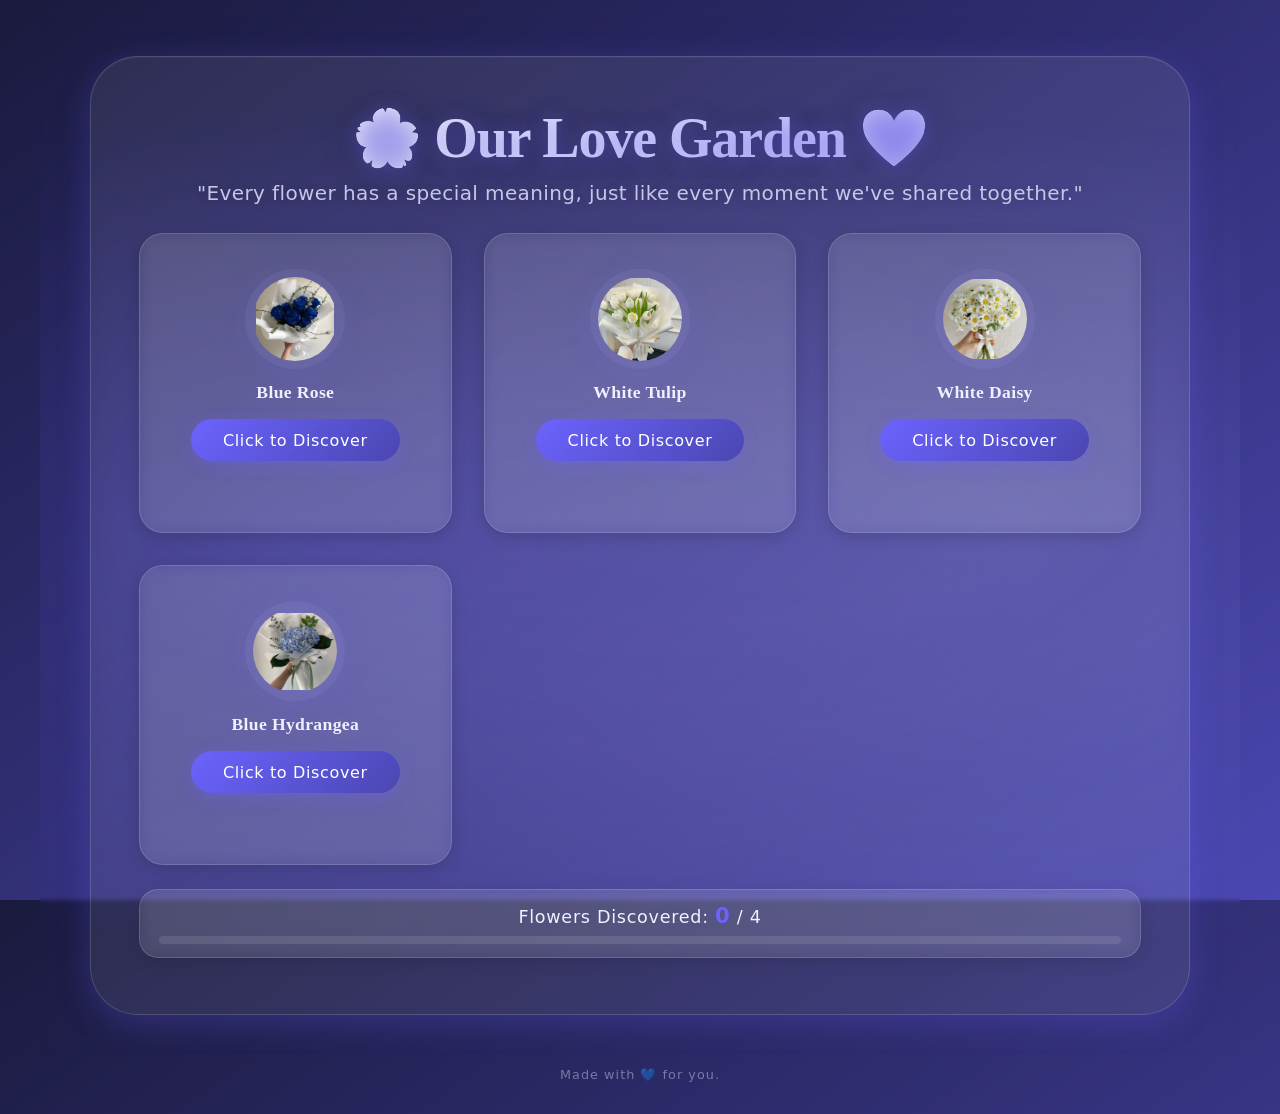
==== page3.html @ d5840f03 "Add files via upload" ====
<!DOCTYPE html>
<html lang="en">
<head>
    <meta charset="UTF-8">
    <meta name="viewport" content="width=device-width, initial-scale=1.0, maximum-scale=5.0">
    <title>🌸 Our Love Garden 💙 - Happy 5th Monthsary</title>
    <!-- External stylesheet -->
    <link rel="stylesheet" href="page3.css">
    <!-- External JavaScript -->
    <script src="page3.js" defer></script>
</head>
<body>
    <!-- ============================================ -->
    <!-- OUR LOVE GARDEN - Full Screen Hero Section   -->
    <!-- ============================================ -->
    <section class="garden-hero" id="gardenHero">
        
        <!-- ========================================== -->
        <!-- MAIN CONTENT CONTAINER                    -->
        <!-- ========================================== -->
        <div class="garden-content">

            <!-- Main Title -->
            <h1 class="main-title">🌸 Our Love Garden 💙</h1>

            <!-- Subtitle -->
            <p class="subtitle">
                "Every flower has a special meaning, just like every moment we've shared together."
            </p>

            <!-- ========================================== -->
            <!-- FLOWER CARDS GRID                         -->
            <!-- ========================================== -->
            <div class="flowers-grid" id="flowersGrid">
                
                <!-- ========================================== -->
                <!-- FLOWER CARD 1 - Blue Rose                -->
                <!-- ========================================== -->
                <div class="flower-card" id="flowerCard1" data-flower="blue-rose">
                    <div class="flower-icon">
                        <!-- REPLACE with actual flower image -->
                        <img src="blue-rose.jpg" alt="Blue Rose" class="flower-image">
                    </div>
                    <h3 class="flower-name">Blue Rose</h3>
                    <button class="btn-discover" id="discoverBtn1" data-flower="1">
                        Click to Discover
                    </button>
                    <div class="flower-meaning hidden" id="flowerMeaning1">
                        <p class="meaning-text">
                            "You are one of a kind. My love for you is rare and unique."
                        </p>
                    </div>
                </div>

                <!-- ========================================== -->
                <!-- FLOWER CARD 2 - White Tulip               -->
                <!-- ========================================== -->
                <div class="flower-card" id="flowerCard2" data-flower="white-tulip">
                    <div class="flower-icon">
                        <!-- REPLACE with actual flower image -->
                        <img src="white-tulips.jpg" alt="White Tulip" class="flower-image">
                    </div>
                    <h3 class="flower-name">White Tulip</h3>
                    <button class="btn-discover" id="discoverBtn2" data-flower="2">
                        Click to Discover
                    </button>
                    <div class="flower-meaning hidden" id="flowerMeaning2">
                        <p class="meaning-text">
                            "Pure love, forgiveness, and beautiful new beginnings."
                        </p>
                    </div>
                </div>

                <!-- ========================================== -->
                <!-- FLOWER CARD 3 - White Daisy               -->
                <!-- ========================================== -->
                <div class="flower-card" id="flowerCard3" data-flower="white-daisy">
                    <div class="flower-icon">
                        <!-- REPLACE with actual flower image -->
                        <img src="white-daisy.jpg" alt="White Daisy" class="flower-image">
                    </div>
                    <h3 class="flower-name">White Daisy</h3>
                    <button class="btn-discover" id="discoverBtn3" data-flower="3">
                        Click to Discover
                    </button>
                    <div class="flower-meaning hidden" id="flowerMeaning3">
                        <p class="meaning-text">
                            "Loyalty, honesty, and everlasting happiness."
                        </p>
                    </div>
                </div>

                <!-- ========================================== -->
                <!-- FLOWER CARD 4 - Blue Hydrangea            -->
                <!-- ========================================== -->
                <div class="flower-card" id="flowerCard4" data-flower="blue-hydrangea">
                    <div class="flower-icon">
                        <!-- REPLACE with actual flower image -->
                        <img src="Blue-Hydrangea.jpg" alt="Blue Hydrangea" class="flower-image">
                    </div>
                    <h3 class="flower-name">Blue Hydrangea</h3>
                    <button class="btn-discover" id="discoverBtn4" data-flower="4">
                        Click to Discover
                    </button>
                    <div class="flower-meaning hidden" id="flowerMeaning4">
                        <p class="meaning-text">
                            "Understanding, patience, gratitude, and lasting love."
                        </p>
                    </div>
                </div>

            </div>

            <!-- ========================================== -->
            <!-- PROGRESS INDICATOR                        -->
            <!-- ========================================== -->
            <div class="progress-indicator" id="progressIndicator">
                <p class="progress-text">
                    Flowers Discovered:
                    <span class="progress-count" id="progressCount">0</span>
                    / 4
                </p>
                <div class="progress-bar-container">
                    <div class="progress-bar" id="progressBar"></div>
                </div>
            </div>

            <!-- ========================================== -->
            <!-- HIDDEN SURPRISE MESSAGE SECTION           -->
            <!-- ========================================== -->
            <div class="surprise-message hidden" id="surpriseMessage">
                <h2 class="surprise-title">🌸 Secret Garden Unlocked 💙</h2>
                <p class="surprise-text">
                    "Just like these flowers continue to bloom, I hope our love keeps growing stronger every single day. Thank you for making my world more beautiful. Happy 5th Monthsary, Hubby! ❤️"
                </p>
            </div>

            <!-- ========================================== -->
            <!-- CONTINUE BUTTON (hidden until all flowers) -->
            <!-- ========================================== -->
            <a href="page4.html" class="btn-continue hidden" id="continueButton">
                Continue Our Journey 💙
            </a>

        </div>

        <!-- ========================================== -->
        <!-- DECORATIVE ELEMENTS CONTAINERS             -->
        <!-- ========================================== -->
        <div class="floating-petals" id="floatingPetals" aria-hidden="true"></div>
        <div class="sparkles" id="sparkles" aria-hidden="true"></div>
        <div class="decorative-elements" id="decorativeElements" aria-hidden="true"></div>
        
    </section>

    <!-- ========================================== -->
    <!-- FOOTER                                     -->
    <!-- ========================================== -->
    <footer class="garden-footer">
        <p class="footer-message">Made with 💙 for you.</p>
    </footer>
</body>
</html>
---- page3.css ----
/* ==============================================
   CSS VARIABLES – Romantic Blue Aesthetic
   ============================================== */
:root {
    --primary-blue: #1a1a3e;
    --secondary-blue: #2d2b6b;
    --accent-blue: #4a47b1;
    --light-blue: #6c63ff;
    --pale-blue: #a8a4ff;
    --white: #ffffff;
    --silver: #c0c0c0;
    --black: #1a1a1a;
    --glass-bg: rgba(255, 255, 255, 0.08);
    --glass-border: rgba(255, 255, 255, 0.15);
    --text-light: #f0f0ff;
    --text-muted: #c8c6e8;
    --shadow-dark: rgba(0, 0, 0, 0.4);
    --shadow-glow: 0 8px 32px rgba(108, 99, 255, 0.25);
    --font-primary: 'Segoe UI', 'Helvetica Neue', system-ui, -apple-system, sans-serif;
    --font-heading: 'Georgia', 'Times New Roman', serif;
}

/* ==============================================
   RESET & BASE – MOBILE FIRST
   ============================================== */
*,
*::before,
*::after {
    margin: 0;
    padding: 0;
    box-sizing: border-box;
}

html {
    height: 100%;
    scroll-behavior: smooth;
    -webkit-text-size-adjust: 100%;
}

body {
    min-height: 100vh;
    min-height: 100dvh;
    font-family: var(--font-primary);
    background: linear-gradient(145deg, var(--primary-blue) 0%, var(--secondary-blue) 40%, var(--accent-blue) 100%);
    color: var(--text-light);
    display: flex;
    flex-direction: column;
    align-items: center;
    justify-content: center;
    position: relative;
    overflow-x: hidden;
    -webkit-font-smoothing: antialiased;
    -moz-osx-font-smoothing: grayscale;
    padding: 1rem 0.75rem;
}

/* ==============================================
   GARDEN HERO SECTION – Mobile First
   ============================================== */
.garden-hero {
    position: relative;
    width: 100%;
    max-width: 1200px;
    min-height: 100vh;
    min-height: 100dvh;
    display: flex;
    flex-direction: column;
    align-items: center;
    justify-content: center;
    padding: 1.5rem 0.75rem;
    background: radial-gradient(ellipse at 20% 50%, rgba(108, 99, 255, 0.15) 0%, transparent 60%),
                radial-gradient(ellipse at 80% 50%, rgba(168, 164, 255, 0.10) 0%, transparent 60%);
    backdrop-filter: blur(2px);
    -webkit-backdrop-filter: blur(2px);
    overflow: hidden;
    animation: fadeInUp 1.2s cubic-bezier(0.23, 1, 0.32, 1) forwards;
    flex: 1 0 auto;
}

/* ==============================================
   MAIN CONTENT – Mobile First
   ============================================== */
.garden-content {
    position: relative;
    z-index: 2;
    max-width: 1100px;
    width: 100%;
    text-align: center;
    padding: 1.5rem 1rem;
    background: var(--glass-bg);
    backdrop-filter: blur(12px);
    -webkit-backdrop-filter: blur(12px);
    border: 1px solid var(--glass-border);
    border-radius: 2rem;
    box-shadow: var(--shadow-glow), inset 0 1px 1px rgba(255, 255, 255, 0.06);
    animation: floatIn 1.4s ease-out forwards;
    transition: box-shadow 0.5s ease, padding 0.3s ease;
    margin: 0 auto;
}

.garden-content:hover {
    box-shadow: 0 12px 48px rgba(108, 99, 255, 0.35), inset 0 1px 1px rgba(255, 255, 255, 0.08);
}

/* ==============================================
   TYPOGRAPHY – Fully Responsive
   ============================================== */
.main-title {
    font-family: var(--font-heading);
    font-size: clamp(1.8rem, 7vw, 4rem);
    font-weight: 700;
    letter-spacing: -0.02em;
    line-height: 1.2;
    color: #ffffff;
    text-shadow: 0 2px 20px rgba(108, 99, 255, 0.4), 0 4px 40px rgba(0, 0, 0, 0.2);
    margin-bottom: 0.3rem;
    background: linear-gradient(135deg, #ffffff 0%, var(--pale-blue) 100%);
    -webkit-background-clip: text;
    -webkit-text-fill-color: transparent;
    background-clip: text;
    animation: shimmerTitle 3s ease-in-out infinite alternate;
    word-break: break-word;
    padding: 0 0.25rem;
}

.subtitle {
    font-size: clamp(0.9rem, 2.2vw, 1.3rem);
    font-weight: 300;
    color: var(--text-muted);
    line-height: 1.6;
    max-width: 700px;
    margin: 0.2rem auto 1.5rem auto;
    letter-spacing: 0.02em;
    text-shadow: 0 1px 12px rgba(0, 0, 0, 0.15);
    padding: 0 0.5rem;
}

/* ==============================================
   FLOWERS GRID – Responsive
   ============================================== */
.flowers-grid {
    display: grid;
    grid-template-columns: repeat(auto-fit, minmax(150px, 1fr));
    gap: 1rem;
    margin: 1rem 0 1.5rem 0;
    max-width: 1000px;
    margin-left: auto;
    margin-right: auto;
    width: 100%;
}

/* ==============================================
   FLOWER CARDS – Mobile First
   ============================================== */
.flower-card {
    background: var(--glass-bg);
    backdrop-filter: blur(8px);
    -webkit-backdrop-filter: blur(8px);
    border: 1px solid var(--glass-border);
    border-radius: 1.2rem;
    padding: 1.2rem 0.8rem;
    text-align: center;
    transition: all 0.4s cubic-bezier(0.23, 1, 0.32, 1);
    box-shadow: 0 4px 16px rgba(0, 0, 0, 0.15);
    position: relative;
    overflow: hidden;
    animation: flowerFloat 4s ease-in-out infinite;
    min-height: 200px;
    display: flex;
    flex-direction: column;
    align-items: center;
    justify-content: space-between;
}

.flower-card:nth-child(2) {
    animation-delay: 0.5s;
}

.flower-card:nth-child(3) {
    animation-delay: 1s;
}

.flower-card:nth-child(4) {
    animation-delay: 1.5s;
}

.flower-card:hover {
    transform: translateY(-8px) scale(1.02);
    box-shadow: 0 12px 40px rgba(108, 99, 255, 0.3), 0 0 60px rgba(108, 99, 255, 0.1);
    border-color: rgba(108, 99, 255, 0.3);
    background: rgba(255, 255, 255, 0.12);
}

.flower-card::before {
    content: '';
    position: absolute;
    top: -50%;
    left: -50%;
    width: 200%;
    height: 200%;
    background: radial-gradient(circle at 30% 30%, rgba(255, 255, 255, 0.05) 0%, transparent 60%);
    opacity: 0;
    transition: opacity 0.6s ease;
    pointer-events: none;
}

.flower-card:hover::before {
    opacity: 1;
}

/* Card discovered state */
.flower-card.discovered {
    border-color: var(--light-blue);
    box-shadow: 0 0 30px rgba(108, 99, 255, 0.2);
    background: rgba(108, 99, 255, 0.1);
}

/* ==============================================
   FLOWER ICON - IMAGE STYLES – Responsive
   ============================================== */
.flower-icon {
    display: flex;
    align-items: center;
    justify-content: center;
    margin-bottom: 0.3rem;
    transition: transform 0.4s ease;
    flex-shrink: 0;
}

.flower-card:hover .flower-icon {
    transform: scale(1.1) rotate(-5deg);
}

.flower-image {
    width: clamp(55px, 15vw, 100px);
    height: clamp(55px, 15vw, 100px);
    object-fit: contain;
    border-radius: 50%;
    transition: all 0.4s ease;
    filter: drop-shadow(0 4px 16px rgba(108, 99, 255, 0.2));
    background: rgba(255, 255, 255, 0.05);
    padding: clamp(4px, 1vw, 8px);
    max-width: 100%;
}

.flower-card:hover .flower-image {
    filter: drop-shadow(0 8px 24px rgba(108, 99, 255, 0.4));
    transform: scale(1.05);
}

.flower-card.discovered .flower-image {
    filter: drop-shadow(0 0 30px rgba(108, 99, 255, 0.6));
    animation: flowerGlow 2s ease-in-out infinite;
}

/* ==============================================
   FLOWER NAME – Responsive
   ============================================== */
.flower-name {
    font-family: var(--font-heading);
    font-size: clamp(0.85rem, 2vw, 1.4rem);
    font-weight: 600;
    color: var(--text-light);
    margin: 0.3rem 0 0.6rem 0;
    letter-spacing: 0.02em;
    word-break: break-word;
}

/* ==============================================
   DISCOVER BUTTON – Mobile First
   ============================================== */
.btn-discover {
    display: inline-block;
    padding: clamp(0.4rem, 1.2vw, 0.6rem) clamp(1rem, 2.5vw, 1.8rem);
    font-size: clamp(0.7rem, 1.4vw, 0.95rem);
    font-weight: 500;
    font-family: var(--font-primary);
    letter-spacing: 0.04em;
    color: #ffffff;
    background: linear-gradient(135deg, var(--light-blue), var(--accent-blue));
    border: none;
    border-radius: 50px;
    cursor: pointer;
    transition: all 0.3s cubic-bezier(0.23, 1, 0.32, 1);
    box-shadow: 0 4px 16px rgba(108, 99, 255, 0.3);
    position: relative;
    overflow: hidden;
    min-height: 36px;
    min-width: 100px;
    touch-action: manipulation;
    -webkit-tap-highlight-color: transparent;
    user-select: none;
    width: auto;
    max-width: 90%;
    margin: 0.2rem auto;
}

.btn-discover::before {
    content: '';
    position: absolute;
    top: -50%;
    left: -50%;
    width: 200%;
    height: 200%;
    background: radial-gradient(circle at 30% 30%, rgba(255, 255, 255, 0.15) 0%, transparent 60%);
    opacity: 0;
    transition: opacity 0.6s ease, transform 0.6s ease;
    transform: scale(0.8);
    pointer-events: none;
}

.btn-discover:hover {
    transform: translateY(-2px) scale(1.04);
    box-shadow: 0 8px 24px rgba(108, 99, 255, 0.4);
    background: linear-gradient(135deg, #7a73ff, var(--light-blue));
}

.btn-discover:hover::before {
    opacity: 1;
    transform: scale(1);
}

.btn-discover:active {
    transform: translateY(0px) scale(0.96);
}

.btn-discover.discovered {
    background: linear-gradient(135deg, #34d399, #10b981);
    box-shadow: 0 4px 16px rgba(52, 211, 153, 0.3);
}

.btn-discover.discovered:hover {
    box-shadow: 0 8px 24px rgba(52, 211, 153, 0.4);
}

/* ==============================================
   FLOWER MEANING – Responsive
   ============================================== */
.flower-meaning {
    margin-top: 0.6rem;
    padding: 0.6rem 0.8rem;
    background: rgba(255, 255, 255, 0.05);
    border-radius: 0.8rem;
    border-left: 3px solid var(--light-blue);
    overflow: hidden;
    max-height: 0;
    opacity: 0;
    transition: all 0.6s cubic-bezier(0.23, 1, 0.32, 1);
    transform: translateY(-10px);
    width: 100%;
}

.flower-meaning.visible {
    max-height: 200px;
    opacity: 1;
    transform: translateY(0);
}

.meaning-text {
    font-size: clamp(0.75rem, 1.4vw, 1rem);
    font-weight: 300;
    color: var(--text-muted);
    line-height: 1.6;
    font-style: italic;
    margin: 0;
}

/* ==============================================
   PROGRESS INDICATOR – Responsive
   ============================================== */
.progress-indicator {
    max-width: 500px;
    margin: 1rem auto 0.5rem auto;
    padding: clamp(0.6rem, 1.5vw, 1rem) clamp(0.8rem, 2vw, 1.5rem);
    background: var(--glass-bg);
    backdrop-filter: blur(8px);
    -webkit-backdrop-filter: blur(8px);
    border: 1px solid var(--glass-border);
    border-radius: 1.2rem;
    box-shadow: 0 4px 16px rgba(0, 0, 0, 0.1);
    width: 100%;
}

.progress-text {
    font-size: clamp(0.8rem, 1.6vw, 1.1rem);
    font-weight: 500;
    color: var(--text-light);
    margin-bottom: 0.5rem;
    letter-spacing: 0.04em;
}

.progress-count {
    font-weight: 700;
    color: var(--light-blue);
    font-size: 1.2em;
}

.progress-bar-container {
    width: 100%;
    height: clamp(6px, 1vw, 8px);
    background: rgba(255, 255, 255, 0.1);
    border-radius: 10px;
    overflow: hidden;
    position: relative;
}

.progress-bar {
    height: 100%;
    width: 0%;
    background: linear-gradient(90deg, var(--light-blue), var(--pale-blue));
    border-radius: 10px;
    transition: width 0.8s cubic-bezier(0.23, 1, 0.32, 1);
    box-shadow: 0 0 20px rgba(108, 99, 255, 0.3);
    position: relative;
}

.progress-bar::after {
    content: '';
    position: absolute;
    right: 0;
    top: 0;
    height: 100%;
    width: 20px;
    background: linear-gradient(90deg, transparent, rgba(255, 255, 255, 0.3));
    border-radius: 10px;
    animation: progressGlow 1.5s ease-in-out infinite;
}

/* ==============================================
   SURPRISE MESSAGE – Responsive
   ============================================== */
.surprise-message {
    margin: 1rem auto 0.5rem auto;
    padding: clamp(1rem, 2.5vw, 2rem) clamp(0.8rem, 2vw, 2rem);
    max-width: 700px;
    background: linear-gradient(135deg, rgba(108, 99, 255, 0.15), rgba(168, 164, 255, 0.05));
    border: 2px solid rgba(108, 99, 255, 0.3);
    border-radius: 1.5rem;
    box-shadow: 0 0 60px rgba(108, 99, 255, 0.15), inset 0 0 60px rgba(108, 99, 255, 0.05);
    animation: surpriseGlow 3s ease-in-out infinite;
    transition: all 0.6s ease;
    width: 100%;
}

.surprise-message.hidden {
    display: none;
}

.surprise-message.visible {
    display: block;
}

.surprise-title {
    font-family: var(--font-heading);
    font-size: clamp(1.2rem, 3.5vw, 2.5rem);
    font-weight: 700;
    color: #ffffff;
    text-shadow: 0 0 40px rgba(108, 99, 255, 0.3);
    margin-bottom: 0.6rem;
    background: linear-gradient(135deg, #fbbf24, #f59e0b);
    -webkit-background-clip: text;
    -webkit-text-fill-color: transparent;
    background-clip: text;
}

.surprise-text {
    font-size: clamp(0.8rem, 1.8vw, 1.2rem);
    font-weight: 300;
    color: var(--text-light);
    line-height: 1.8;
    font-style: italic;
    -webkit-text-fill-color: var(--text-light);
}

/* ==============================================
   CONTINUE BUTTON – Mobile First
   ============================================== */
.btn-continue {
    display: inline-block;
    padding: clamp(0.7rem, 2vw, 1rem) clamp(1.8rem, 4vw, 3.2rem);
    font-size: clamp(0.9rem, 2vw, 1.3rem);
    font-weight: 600;
    font-family: var(--font-primary);
    letter-spacing: 0.04em;
    color: #ffffff;
    background: linear-gradient(135deg, #fbbf24, #f59e0b);
    border: none;
    border-radius: 60px;
    cursor: pointer;
    text-decoration: none;
    transition: all 0.4s cubic-bezier(0.23, 1, 0.32, 1);
    box-shadow: 0 8px 28px rgba(251, 191, 36, 0.4), 0 4px 16px rgba(0, 0, 0, 0.15);
    position: relative;
    overflow: hidden;
    margin: 1rem 0 0.5rem 0;
    min-height: 44px;
    min-width: 160px;
    width: auto;
    max-width: 90%;
    touch-action: manipulation;
    -webkit-tap-highlight-color: transparent;
    user-select: none;
}

.btn-continue.hidden {
    display: none;
}

.btn-continue.visible {
    display: inline-block;
    animation: celebrationPop 0.8s cubic-bezier(0.34, 1.56, 0.64, 1) forwards;
}

.btn-continue::before {
    content: '';
    position: absolute;
    top: -50%;
    left: -50%;
    width: 200%;
    height: 200%;
    background: radial-gradient(circle at 30% 30%, rgba(255, 255, 255, 0.2) 0%, transparent 60%);
    opacity: 0;
    transition: opacity 0.6s ease, transform 0.6s ease;
    transform: scale(0.8);
    pointer-events: none;
}

.btn-continue:hover {
    transform: translateY(-4px) scale(1.02);
    box-shadow: 0 14px 40px rgba(251, 191, 36, 0.6), 0 6px 20px rgba(0, 0, 0, 0.2);
}

.btn-continue:hover::before {
    opacity: 1;
    transform: scale(1);
}

.btn-continue:active {
    transform: translateY(0px) scale(0.97);
}

/* ==============================================
   DECORATIVE CONTAINERS
   ============================================== */
.floating-petals {
    position: absolute;
    inset: 0;
    pointer-events: none;
    z-index: 1;
    overflow: hidden;
}

.sparkles {
    position: absolute;
    inset: 0;
    pointer-events: none;
    z-index: 1;
    overflow: hidden;
}

.decorative-elements {
    position: absolute;
    inset: 0;
    pointer-events: none;
    z-index: 0;
    overflow: hidden;
}

/* ==============================================
   FOOTER – Responsive
   ============================================== */
.garden-footer {
    position: relative;
    z-index: 2;
    padding: 0.8rem 1rem 1rem 1rem;
    text-align: center;
    width: 100%;
    max-width: 1200px;
    flex-shrink: 0;
}

.footer-message {
    font-size: clamp(0.65rem, 1vw, 0.85rem);
    font-weight: 300;
    color: var(--text-muted);
    opacity: 0.5;
    letter-spacing: 0.08em;
    transition: opacity 0.4s ease;
}

.footer-message:hover {
    opacity: 0.8;
}

/* ==============================================
   ANIMATIONS (unchanged)
   ============================================== */

/* Page load fade-in */
@keyframes fadeInUp {
    0% {
        opacity: 0;
        transform: translateY(30px) scale(0.97);
    }
    100% {
        opacity: 1;
        transform: translateY(0) scale(1);
    }
}

/* Glass card float-in */
@keyframes floatIn {
    0% {
        opacity: 0;
        transform: scale(0.92) translateY(20px);
    }
    100% {
        opacity: 1;
        transform: scale(1) translateY(0);
    }
}

/* Title shimmer */
@keyframes shimmerTitle {
    0% {
        opacity: 0.95;
        text-shadow: 0 2px 20px rgba(108, 99, 255, 0.3);
    }
    100% {
        opacity: 1;
        text-shadow: 0 2px 40px rgba(108, 99, 255, 0.6), 0 0 80px rgba(108, 99, 255, 0.2);
    }
}

/* Flower float animation */
@keyframes flowerFloat {
    0%, 100% {
        transform: translateY(0px);
    }
    50% {
        transform: translateY(-6px);
    }
}

/* Flower glow animation */
@keyframes flowerGlow {
    0%, 100% {
        filter: drop-shadow(0 0 20px rgba(108, 99, 255, 0.4));
    }
    50% {
        filter: drop-shadow(0 0 40px rgba(108, 99, 255, 0.8));
    }
}

/* Progress bar glow */
@keyframes progressGlow {
    0%, 100% {
        opacity: 0.3;
    }
    50% {
        opacity: 0.8;
    }
}

/* Surprise message glow */
@keyframes surpriseGlow {
    0%, 100% {
        box-shadow: 0 0 60px rgba(108, 99, 255, 0.15), inset 0 0 60px rgba(108, 99, 255, 0.05);
        border-color: rgba(108, 99, 255, 0.3);
    }
    50% {
        box-shadow: 0 0 80px rgba(108, 99, 255, 0.25), inset 0 0 80px rgba(108, 99, 255, 0.08);
        border-color: rgba(108, 99, 255, 0.5);
    }
}

/* Celebration pop */
@keyframes celebrationPop {
    0% {
        opacity: 0;
        transform: scale(0.5) rotate(-5deg);
    }
    60% {
        transform: scale(1.1) rotate(2deg);
    }
    100% {
        opacity: 1;
        transform: scale(1) rotate(0deg);
    }
}

/* ==============================================
   RESPONSIVE MEDIA QUERIES – Mobile First
   ============================================== */

/* Small Mobile (360px) */
@media (max-width: 360px) {
    .garden-hero {
        padding: 1rem 0.5rem;
    }
    .garden-content {
        padding: 0.8rem 0.6rem;
        border-radius: 1.2rem;
    }
    .main-title {
        font-size: clamp(1.2rem, 5vw, 1.6rem);
    }
    .subtitle {
        font-size: 0.75rem;
        margin-bottom: 0.8rem;
    }
    .flowers-grid {
        grid-template-columns: 1fr 1fr;
        gap: 0.6rem;
    }
    .flower-card {
        padding: 0.8rem 0.5rem;
        border-radius: 0.8rem;
        min-height: 160px;
    }
    .flower-image {
        width: 45px;
        height: 45px;
        padding: 3px;
    }
    .flower-name {
        font-size: 0.7rem;
    }
    .btn-discover {
        padding: 0.3rem 0.8rem;
        font-size: 0.6rem;
        min-height: 28px;
        min-width: 70px;
    }
    .meaning-text {
        font-size: 0.65rem;
    }
    .progress-text {
        font-size: 0.7rem;
    }
    .surprise-title {
        font-size: 1rem;
    }
    .surprise-text {
        font-size: 0.7rem;
    }
    .btn-continue {
        padding: 0.5rem 1.2rem;
        font-size: 0.75rem;
        min-width: 120px;
        min-height: 36px;
    }
}

/* Mobile (576px) */
@media (min-width: 576px) {
    .garden-hero {
        padding: 1.5rem 1.5rem;
    }
    .garden-content {
        padding: 1.8rem 1.5rem;
        border-radius: 2.2rem;
    }
    .main-title {
        font-size: clamp(2rem, 5.5vw, 2.8rem);
    }
    .flowers-grid {
        grid-template-columns: repeat(auto-fit, minmax(170px, 1fr));
        gap: 1.2rem;
    }
    .flower-card {
        padding: 1.5rem 1rem;
        min-height: 220px;
    }
    .flower-image {
        width: 70px;
        height: 70px;
    }
}

/* Tablet (768px) */
@media (min-width: 768px) {
    .garden-hero {
        padding: 2rem 2rem;
    }
    .garden-content {
        padding: 2.2rem 2rem;
        border-radius: 2.8rem;
        max-width: 850px;
    }
    .main-title {
        font-size: clamp(2.5rem, 5vw, 3.5rem);
    }
    .subtitle {
        font-size: clamp(1rem, 1.6vw, 1.2rem);
    }
    .flowers-grid {
        grid-template-columns: repeat(auto-fit, minmax(200px, 1fr));
        gap: 1.5rem;
    }
    .flower-card {
        padding: 1.8rem 1.2rem;
        min-height: 250px;
    }
    .flower-image {
        width: 85px;
        height: 85px;
    }
    .flower-name {
        font-size: 1.1rem;
    }
    .btn-discover {
        padding: 0.5rem 1.5rem;
        font-size: 0.85rem;
        min-height: 38px;
    }
    .progress-indicator {
        padding: 0.8rem 1.2rem;
    }
    .surprise-message {
        padding: 1.5rem 1.5rem;
        border-radius: 1.8rem;
    }
}

/* Laptop (992px) */
@media (min-width: 992px) {
    .garden-content {
        max-width: 950px;
        padding: 2.5rem 2.5rem;
        border-radius: 3rem;
    }
    .main-title {
        font-size: clamp(3rem, 4.5vw, 3.8rem);
    }
    .flowers-grid {
        grid-template-columns: repeat(auto-fit, minmax(220px, 1fr));
        gap: 1.8rem;
    }
    .flower-card {
        padding: 2rem 1.5rem;
        min-height: 280px;
        border-radius: 1.5rem;
    }
    .flower-image {
        width: 95px;
        height: 95px;
    }
    .btn-discover {
        padding: 0.6rem 1.8rem;
        font-size: 0.95rem;
    }
}

/* Desktop (1200px) */
@media (min-width: 1200px) {
    .garden-hero {
        padding: 2.5rem 2rem;
    }
    .garden-content {
        max-width: 1100px;
        padding: 3rem 3rem;
        border-radius: 3rem;
    }
    .main-title {
        font-size: clamp(3.5rem, 4vw, 4rem);
    }
    .subtitle {
        font-size: 1.25rem;
    }
    .flowers-grid {
        grid-template-columns: repeat(auto-fit, minmax(240px, 1fr));
        gap: 2rem;
    }
    .flower-card {
        padding: 2.2rem 1.8rem;
        min-height: 300px;
    }
    .flower-image {
        width: 100px;
        height: 100px;
    }
    .btn-discover {
        padding: 0.6rem 2rem;
        font-size: 1rem;
        min-height: 42px;
    }
    .btn-continue {
        padding: 1.1rem 3.6rem;
        font-size: 1.3rem;
        min-width: 240px;
    }
}

/* Large Desktop (1440px+) */
@media (min-width: 1440px) {
    .garden-content {
        max-width: 1200px;
        padding: 3.5rem 4rem;
        border-radius: 3.5rem;
    }
    .main-title {
        font-size: clamp(3.8rem, 3.5vw, 4.5rem);
    }
    .flowers-grid {
        grid-template-columns: repeat(4, 1fr);
        gap: 2.5rem;
    }
    .flower-card {
        padding: 2.5rem 2rem;
    }
}

/* ==============================================
   REDUCED MOTION PREFERENCE
   ============================================== */
@media (prefers-reduced-motion: reduce) {
    *,
    *::before,
    *::after {
        animation-duration: 0.01ms !important;
        animation-iteration-count: 1 !important;
        transition-duration: 0.01ms !important;
        scroll-behavior: auto !important;
    }

    .garden-hero {
        animation: none;
        opacity: 1;
        transform: none;
    }

    .garden-content {
        animation: none;
        opacity: 1;
        transform: none;
    }

    .flower-card {
        animation: none;
        transform: none;
    }

    .flower-card:hover {
        transform: none;
    }

    .btn-discover:hover {
        transform: none;
    }

    .btn-continue:hover {
        transform: none;
    }

    .surprise-message {
        animation: none;
    }
}

/* ==============================================
   TOUCH & TAP OPTIMIZATION
   ============================================== */
@media (hover: none) {
    .flower-card:hover {
        transform: none;
        box-shadow: 0 4px 16px rgba(0, 0, 0, 0.15);
    }
    .btn-discover:hover {
        transform: none;
        box-shadow: 0 4px 16px rgba(108, 99, 255, 0.3);
        background: linear-gradient(135deg, var(--light-blue), var(--accent-blue));
    }
    .btn-discover:active {
        transform: scale(0.95);
    }
    .btn-continue:hover {
        transform: none;
        box-shadow: 0 8px 28px rgba(251, 191, 36, 0.4);
    }
    .btn-continue:active {
        transform: scale(0.95);
    }
}

/* ==============================================
   PREVENT HORIZONTAL SCROLLING
   ============================================== */
img,
svg,
video,
canvas {
    max-width: 100%;
    height: auto;
}

.garden-content * {
    max-width: 100%;
}
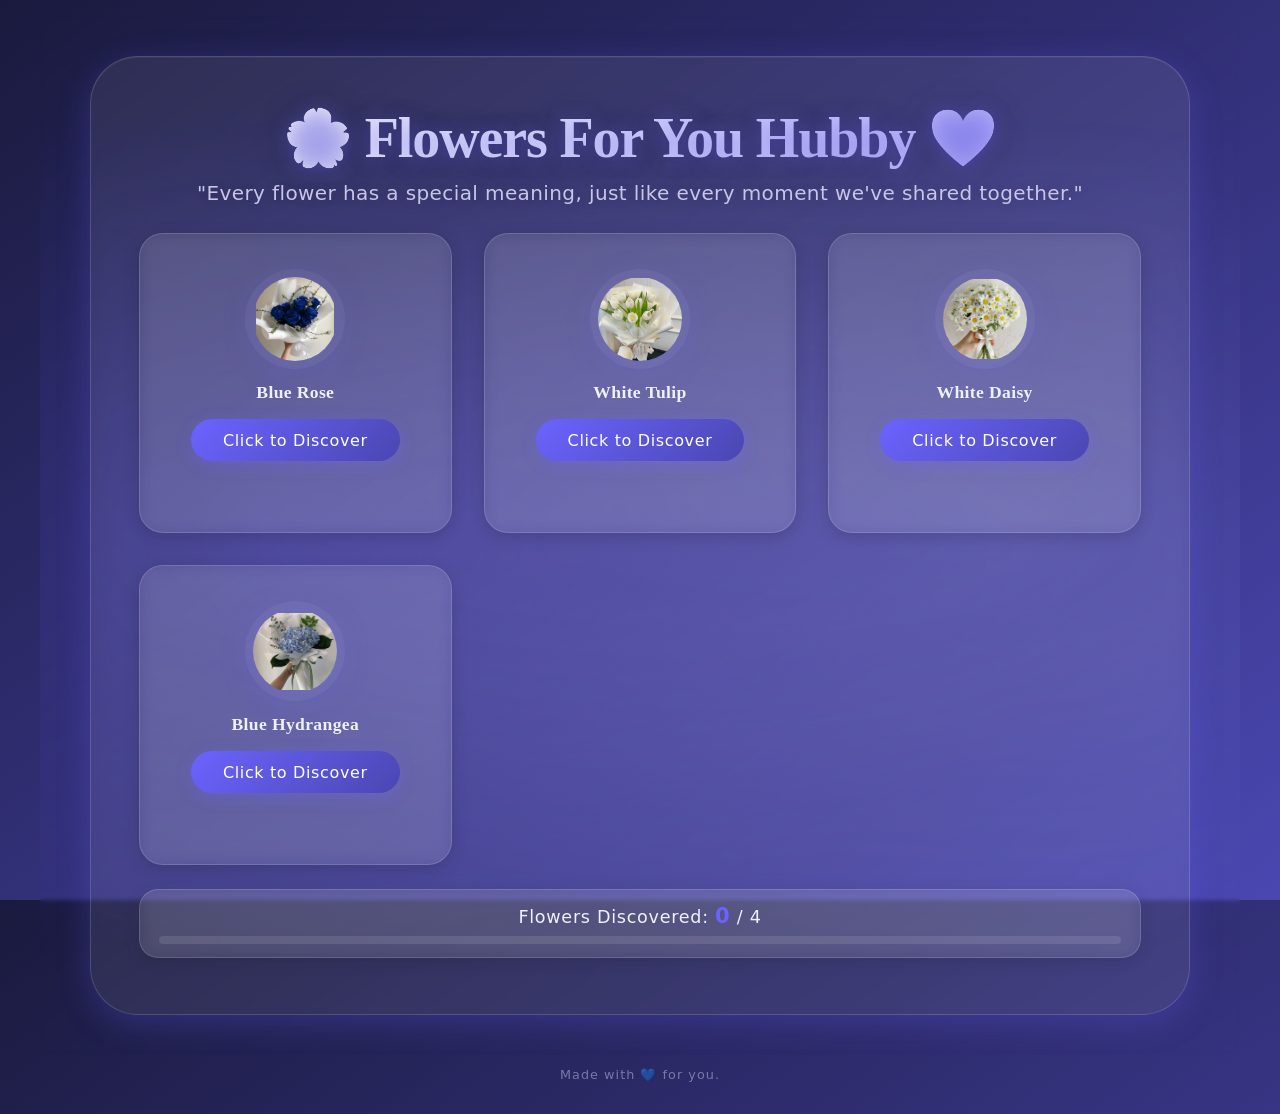
==== commit edb4a27a: "Update page3.html" ====
--- a/page3.html
+++ b/page3.html
@@ -3,7 +3,7 @@
 <head>
     <meta charset="UTF-8">
     <meta name="viewport" content="width=device-width, initial-scale=1.0, maximum-scale=5.0">
-    <title>🌸 Our Love Garden 💙 - Happy 5th Monthsary</title>
+    <title>🌸 Flowers For You Hubby 💙 - Happy 5th Monthsary</title>
     <!-- External stylesheet -->
     <link rel="stylesheet" href="page3.css">
     <!-- External JavaScript -->
@@ -21,7 +21,7 @@
         <div class="garden-content">
 
             <!-- Main Title -->
-            <h1 class="main-title">🌸 Our Love Garden 💙</h1>
+            <h1 class="main-title">🌸 Flowers For You Hubby 💙</h1>
 
             <!-- Subtitle -->
             <p class="subtitle">
@@ -160,4 +160,4 @@
         <p class="footer-message">Made with 💙 for you.</p>
     </footer>
 </body>
-</html>+</html>
